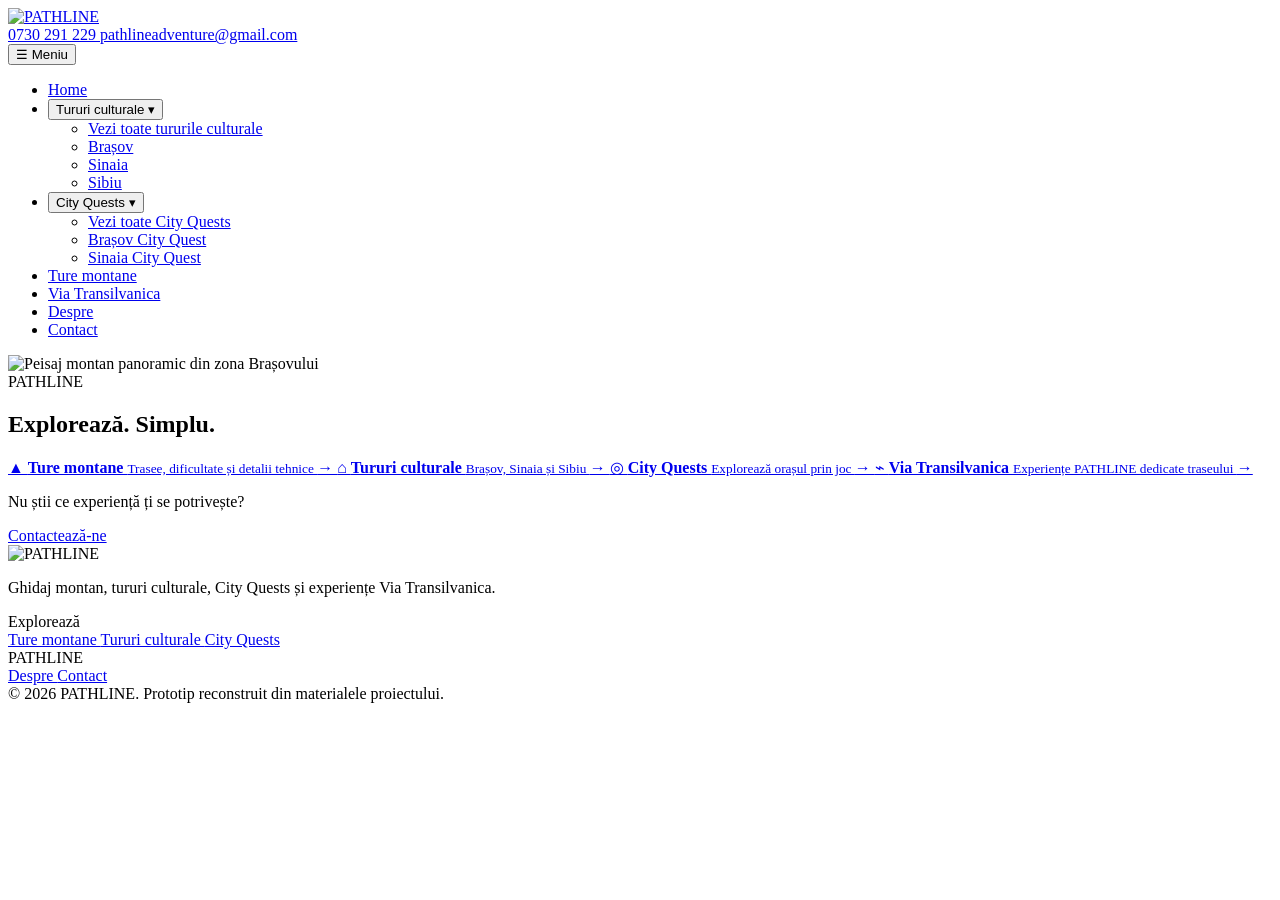
==== index.html @ 4b89fd7a "Add files via upload" ====
<!DOCTYPE html>
<html lang="ro">
 <head>
  <meta charset="utf-8"/>
  <meta content="width=device-width,initial-scale=1" name="viewport"/>
  <title>
   PATHLINE — Explorează
  </title>
  <meta content="PATHLINE: ture montane, tururi culturale, City Quests și experiențe Via Transilvanica." name="description"/>
  <link href="assets/css/style.css" rel="stylesheet"/>
 </head>
 <body>
  <header class="site-header">
   <div class="container nav-shell">
    <a class="brand" href="index.html">
     <img alt="PATHLINE" src="assets/images/pathline-logo.png"/>
    </a>
    <div aria-label="Date de contact PATHLINE" class="header-contact">
     <a aria-label="Sună PATHLINE la 0730 291 229" class="header-phone" href="tel:+40730291229">
      0730 291 229
     </a>
     <a aria-label="Trimite e-mail către PATHLINE" class="header-email" href="mailto:pathlineadventure@gmail.com">
      pathlineadventure@gmail.com
     </a>
    </div>
    <button aria-expanded="false" class="menu-toggle" data-menu-toggle="" type="button">
     ☰ Meniu
    </button>
    <nav class="nav" data-nav="">
     <ul class="nav-list">
      <li>
       <a aria-current="page" class="nav-link" href="index.html">
        Home
       </a>
      </li>
      <li class="dropdown">
       <button aria-expanded="false" class="dropdown-toggle" data-dropdown-toggle="" type="button">
        Tururi culturale ▾
       </button>
       <ul class="dropdown-menu">
        <li>
         <a class="overview-link" href="tururi-culturale.html">
          Vezi toate tururile culturale
         </a>
        </li>
        <li>
         <a href="cultura/brasov.html">
          Brașov
         </a>
        </li>
        <li>
         <a href="cultura/sinaia.html">
          Sinaia
         </a>
        </li>
        <li>
         <a href="cultura/sibiu.html">
          Sibiu
         </a>
        </li>
       </ul>
      </li>
      <li class="dropdown">
       <button aria-expanded="false" class="dropdown-toggle" data-dropdown-toggle="" type="button">
        City Quests ▾
       </button>
       <ul class="dropdown-menu">
        <li>
         <a class="overview-link" href="city-quests.html">
          Vezi toate City Quests
         </a>
        </li>
        <li>
         <a href="quests/brasov.html">
          Brașov City Quest
         </a>
        </li>
        <li>
         <a href="quests/sinaia.html">
          Sinaia City Quest
         </a>
        </li>
       </ul>
      </li>
      <li>
       <a class="nav-link" href="ture.html">
        Ture montane
       </a>
      </li>
      <li>
       <a class="nav-link" href="via-transilvanica.html">
        Via Transilvanica
       </a>
      </li>
      <li>
       <a class="nav-link" href="despre.html">
        Despre
       </a>
      </li>
      <li>
       <a class="nav-link nav-contact" href="contact.html">
        Contact
       </a>
      </li>
     </ul>
    </nav>
   </div>
  </header>
  <main>
   <section class="home-hero">
    <div class="container">
     <div class="home-hero-photo">
      <img alt="Peisaj montan panoramic din zona Brașovului" src="assets/images/home-hero-brasov.jpg"/>
      <div class="home-hero-caption">
       <div class="eyebrow">
        PATHLINE
       </div>
       <h1>
        Explorează. Simplu.
       </h1>
      </div>
     </div>
    </div>
   </section>
   <section class="home-categories">
    <div class="container">
     <div class="home-category-grid">
      <a class="home-category-card mountain" href="ture.html">
       <span class="home-category-mark">
        ▲
       </span>
       <span>
        <strong>
         Ture montane
        </strong>
        <small>
         Trasee, dificultate și detalii tehnice
        </small>
       </span>
       <span class="home-category-arrow">
        →
       </span>
      </a>
      <a class="home-category-card culture" href="tururi-culturale.html">
       <span class="home-category-mark">
        ⌂
       </span>
       <span>
        <strong>
         Tururi culturale
        </strong>
        <small>
         Brașov, Sinaia și Sibiu
        </small>
       </span>
       <span class="home-category-arrow">
        →
       </span>
      </a>
      <a class="home-category-card quest" href="city-quests.html">
       <span class="home-category-mark">
        ◎
       </span>
       <span>
        <strong>
         City Quests
        </strong>
        <small>
         Explorează orașul prin joc
        </small>
       </span>
       <span class="home-category-arrow">
        →
       </span>
      </a>
      <a class="home-category-card via" href="via-transilvanica.html">
       <span class="home-category-mark">
        ⌁
       </span>
       <span>
        <strong>
         Via Transilvanica
        </strong>
        <small>
         Experiențe PATHLINE dedicate traseului
        </small>
       </span>
       <span class="home-category-arrow">
        →
       </span>
      </a>
     </div>
    </div>
   </section>
   <section class="home-bottom">
    <div class="container home-bottom-inner">
     <p>
      Nu știi ce experiență ți se potrivește?
     </p>
     <a class="btn btn-primary" href="contact.html">
      Contactează-ne
     </a>
    </div>
   </section>
  </main>
  <footer class="site-footer">
   <div class="container footer-grid">
    <div class="footer-brand">
     <img alt="PATHLINE" src="assets/images/pathline-logo.png"/>
     <p>
      Ghidaj montan, tururi culturale, City Quests și experiențe Via Transilvanica.
     </p>
    </div>
    <div>
     <div class="footer-title">
      Explorează
     </div>
     <div class="footer-links">
      <a href="ture.html">
       Ture montane
      </a>
      <a href="tururi-culturale.html">
       Tururi culturale
      </a>
      <a href="city-quests.html">
       City Quests
      </a>
     </div>
    </div>
    <div>
     <div class="footer-title">
      PATHLINE
     </div>
     <div class="footer-links">
      <a href="despre.html">
       Despre
      </a>
      <a href="contact.html">
       Contact
      </a>
     </div>
    </div>
   </div>
   <div class="container footer-bottom">
    © 2026 PATHLINE. Prototip reconstruit din materialele proiectului.
   </div>
  </footer>
  <script defer="" src="assets/js/main.js">
  </script>
 </body>
</html>
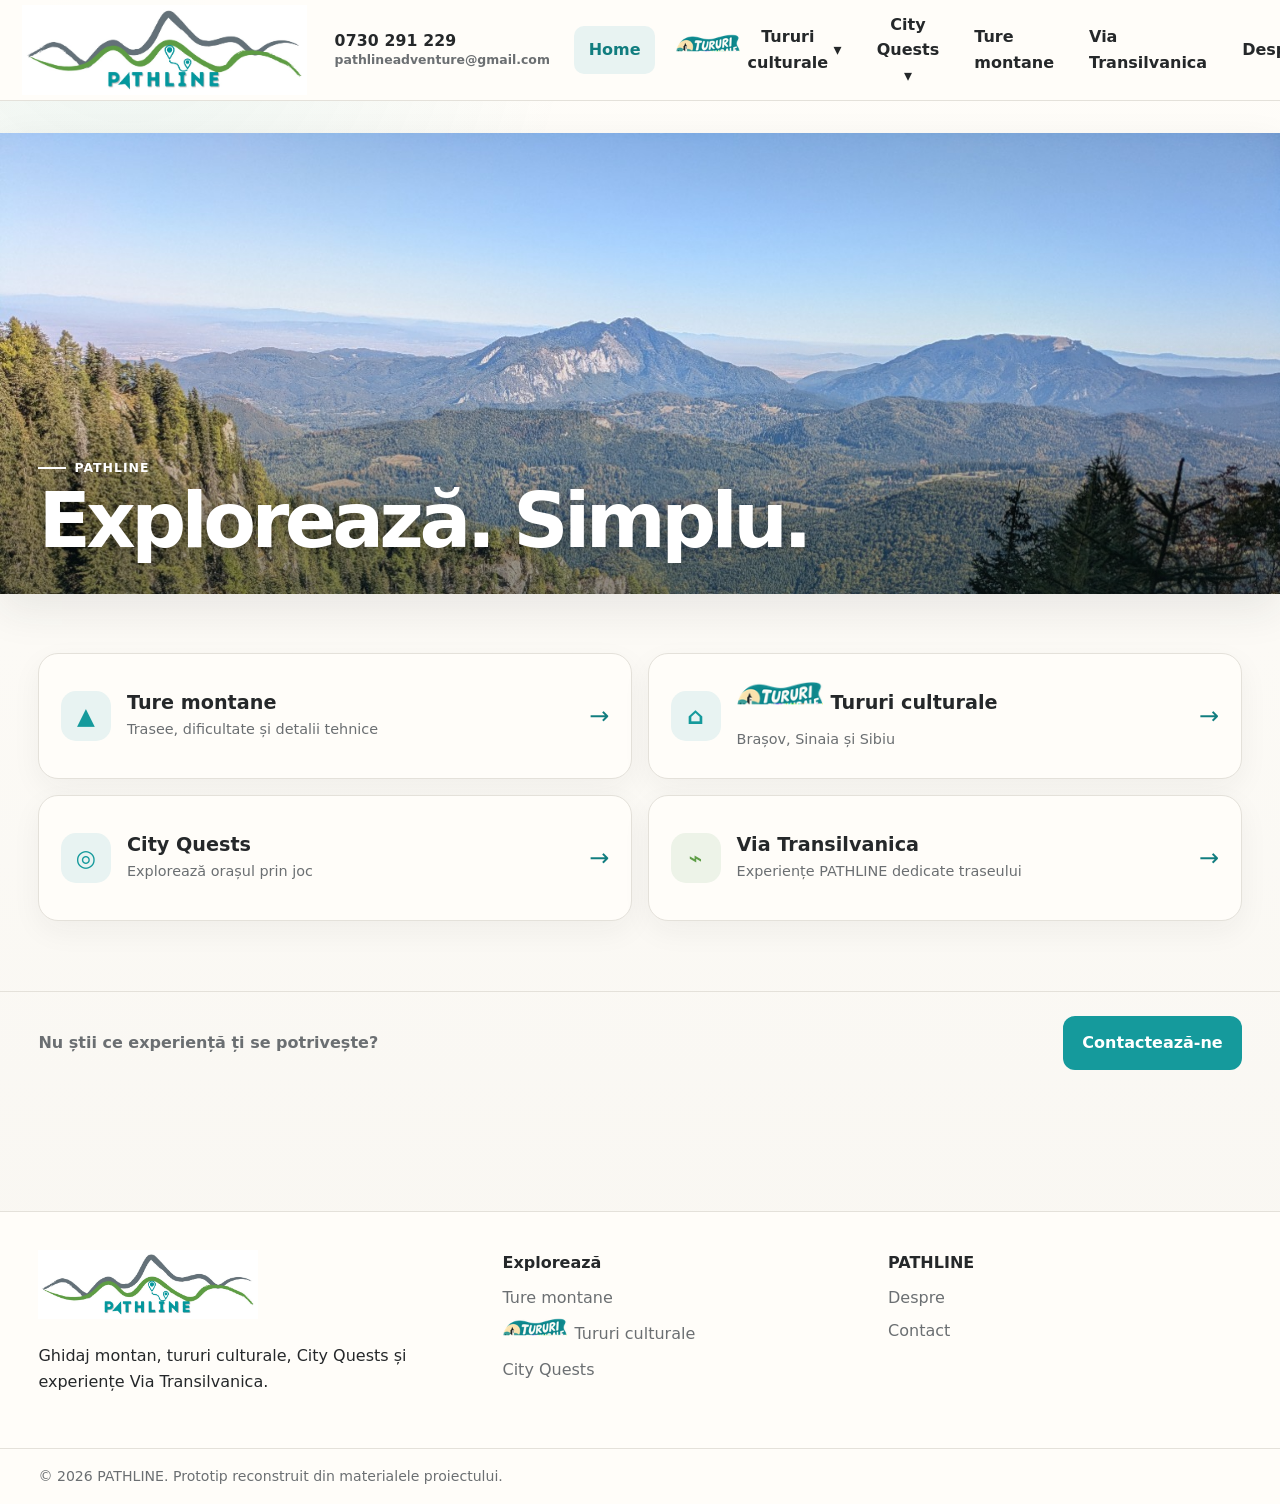
==== commit 178bfb65: "Refresh cultural tours icon assets" ====
--- a/index.html
+++ b/index.html
@@ -7,7 +7,7 @@
    PATHLINE — Explorează
   </title>
   <meta content="PATHLINE: ture montane, tururi culturale, City Quests și experiențe Via Transilvanica." name="description"/>
-  <link href="assets/css/style.css" rel="stylesheet"/>
+  <link href="assets/css/style.css?v=20261004-icon2" rel="stylesheet"/>
  </head>
  <body>
   <header class="site-header">
@@ -245,7 +245,7 @@
     © 2026 PATHLINE. Prototip reconstruit din materialele proiectului.
    </div>
   </footer>
-  <script defer="" src="assets/js/main.js">
+  <script defer="" src="assets/js/main.js?v=20261004-icon2">
   </script>
  </body>
 </html>
--- a/assets/css/style.css
+++ b/assets/css/style.css
@@ -0,0 +1,1348 @@
+:root {
+  --bg:#f8f6f1;
+  --surface:#fffdf9;
+  --surface2:#e8f3f2;
+  --ink:#25282a;
+  --muted:#6b6f72;
+  --line:#e4e1da;
+  --pine:#159a9c;
+  --pine2:#117d7f;
+  --rust:#159a9c;
+  --teal:#159a9c;
+  --teal2:#117d7f;
+  --green:#5f9e47;
+  --shadow:0 16px 40px rgba(37,40,42,.09);
+  --radius:18px;
+  --max:1180px
+}
+
+* {
+  box-sizing:border-box
+}
+
+html {
+  scroll-behavior:smooth
+}
+
+body {
+  margin:0;
+  color:var(--ink);
+  background:radial-gradient(circle at 10% 0,rgba(21,154,156,.08),transparent 28rem),linear-gradient(#fffdf9,#f8f6f1);
+  font-family:Inter,system-ui,-apple-system,"Segoe UI",sans-serif;
+  line-height:1.6
+}
+
+a {
+  color:inherit
+}
+
+button,input,textarea,select {
+  font:inherit
+}
+
+.container {
+  width:min(var(--max),calc(100% - 2rem));
+  margin:auto
+}
+
+.site-header {
+  position:sticky;
+  top:0;
+  z-index:1000;
+  background:rgba(255,253,249,.94);
+  backdrop-filter:blur(14px);
+  border-bottom:1px solid var(--line)
+}
+
+.nav-shell {
+  min-height:76px;
+  display:flex;
+  align-items:center;
+  justify-content:space-between;
+  gap:1rem
+}
+
+.brand {
+  display:flex
+}
+
+.brand img {
+  width:245px
+}
+
+.menu-toggle {
+  display:none;
+  border:1px solid var(--line);
+  background:var(--surface);
+  border-radius:11px;
+  padding:.58rem .78rem;
+  font-weight:800
+}
+
+.nav-list {
+  display:flex;
+  align-items:center;
+  gap:.2rem;
+  list-style:none;
+  padding:0;
+  margin:0
+}
+
+.nav-link,.dropdown-toggle {
+  border:0;
+  background:transparent;
+  text-decoration:none;
+  font-weight:750;
+  font-size:.94rem;
+  padding:.62rem .8rem;
+  border-radius:10px;
+  display:flex;
+  align-items:center;
+  gap:.35rem;
+  cursor:pointer;
+  color:var(--ink);
+  transition:background .18s ease,color .18s ease,transform .18s ease
+}
+
+.nav-link:hover,.dropdown-toggle:hover,.nav-link[aria-current=page],.dropdown-toggle.active-page {
+  background:var(--surface2);
+  color:var(--pine2)
+}
+
+.nav-contact {
+  background:var(--pine);
+  color:#fff!important;
+  box-shadow:0 6px 18px rgba(21,154,156,.20)
+}
+
+.nav-contact:hover {
+  background:var(--pine2)!important
+}
+
+.dropdown {
+  position:relative
+}
+
+.dropdown-menu {
+  display:none;
+  position:absolute;
+  top:calc(100% + .5rem);
+  left:0;
+  min-width:225px;
+  padding:.5rem;
+  list-style:none;
+  margin:0;
+  background:var(--surface);
+  border:1px solid var(--line);
+  border-radius:14px;
+  box-shadow:var(--shadow)
+}
+
+.dropdown.is-open .dropdown-menu {
+  display:block
+}
+
+.dropdown-menu a {
+  display:block;
+  text-decoration:none;
+  font-weight:700;
+  padding:.63rem .75rem;
+  border-radius:9px
+}
+
+.dropdown-menu a:hover {
+  background:var(--surface2);
+  color:var(--pine2)
+}
+
+.hero {
+  padding:5rem 0 4rem
+}
+
+.hero-grid {
+  display:grid;
+  grid-template-columns:1.08fr .92fr;
+  gap:3.5rem;
+  align-items:center
+}
+
+.eyebrow {
+  display:inline-flex;
+  align-items:center;
+  gap:.5rem;
+  color:var(--pine2);
+  font-weight:850;
+  letter-spacing:.08em;
+  text-transform:uppercase;
+  font-size:.78rem
+}
+
+.eyebrow:before {
+  content:"";
+  width:28px;
+  height:2px;
+  background:var(--rust)
+}
+
+.hero h1,.page-hero h1 {
+  font-size:clamp(2.6rem,6vw,5.35rem);
+  line-height:.98;
+  letter-spacing:-.055em;
+  margin:.65rem 0 1.2rem;
+  max-width:12ch
+}
+
+.hero p,.page-hero p {
+  font-size:1.12rem;
+  color:var(--muted);
+  max-width:64ch
+}
+
+.hero-actions {
+  display:flex;
+  gap:.8rem;
+  flex-wrap:wrap;
+  margin-top:1.8rem
+}
+
+.btn {
+  display:inline-flex;
+  align-items:center;
+  justify-content:center;
+  text-decoration:none;
+  border-radius:12px;
+  padding:.82rem 1.12rem;
+  font-weight:850;
+  border:1px solid transparent
+}
+
+.btn-primary {
+  background:var(--pine);
+  color:#fff
+}
+
+.btn-primary:hover {
+  background:var(--pine2);
+  transform:translateY(-1px)
+}
+
+.btn-secondary {
+  background:var(--surface);
+  border-color:var(--line);
+  color:var(--ink)
+}
+
+.btn-secondary:hover {
+  background:#eef7f6;
+  border-color:#c9e5e2;
+  color:var(--pine2)
+}
+
+.hero-art {
+  min-height:500px;
+  border-radius:28px;
+  position:relative;
+  overflow:hidden;
+  background:linear-gradient(165deg,rgba(21,154,156,.10),rgba(255,255,255,.12)),linear-gradient(#ece9e2,#fffdf9);
+  box-shadow:var(--shadow)
+}
+
+.hero-art:before {
+  content:"";
+  position:absolute;
+  inset:0;
+  background:radial-gradient(circle at 75% 17%,rgba(255,255,255,.95) 0 42px,transparent 43px),linear-gradient(145deg,transparent 0 46%,#9fc9c5 47% 57%,transparent 58%),linear-gradient(34deg,transparent 0 48%,#5d918d 49% 64%,transparent 65%),linear-gradient(155deg,transparent 0 54%,#2f6462 55% 70%,transparent 71%)
+}
+
+.hero-art:after {
+  content:"";
+  position:absolute;
+  left:7%;
+  right:7%;
+  bottom:8%;
+  height:34%;
+  border-radius:50% 50% 16px 16px;
+  background:repeating-radial-gradient(ellipse at 50% 130%,transparent 0 14px,rgba(255,255,255,.36) 15px 16px),linear-gradient(#e3efed,#9fc9c5)
+}
+
+.hero-label {
+  position:absolute;
+  left:1.2rem;
+  top:1.2rem;
+  z-index:2;
+  background:rgba(255,255,255,.9);
+  border-radius:999px;
+  padding:.5rem .75rem;
+  font-weight:850;
+  font-size:.78rem
+}
+
+.trust-strip {
+  padding:0 0 4.5rem
+}
+
+.trust-grid {
+  display:grid;
+  grid-template-columns:repeat(3,1fr);
+  gap:1rem
+}
+
+.trust-item {
+  background:var(--surface);
+  border:1px solid var(--line);
+  border-radius:15px;
+  padding:1rem
+}
+
+.trust-item strong {
+  display:block
+}
+
+.trust-item span {
+  color:var(--muted);
+  font-size:.92rem
+}
+
+.section {
+  padding:4.5rem 0
+}
+
+.section-alt {
+  background:rgba(232,243,242,.62);
+  border-block:1px solid var(--line)
+}
+
+.section-head {
+  display:flex;
+  align-items:end;
+  justify-content:space-between;
+  gap:2rem;
+  margin-bottom:2rem
+}
+
+.section-head h2 {
+  margin:0;
+  font-size:clamp(2rem,4vw,3.2rem);
+  line-height:1.04;
+  letter-spacing:-.04em
+}
+
+.section-head p {
+  margin:0;
+  color:var(--muted);
+  max-width:55ch
+}
+
+.pillar-grid,.card-grid {
+  display:grid;
+  grid-template-columns:repeat(3,1fr);
+  gap:1.2rem
+}
+
+.pillar-card,.card {
+  background:var(--surface);
+  border:1px solid var(--line);
+  border-radius:var(--radius);
+  padding:1.35rem;
+  box-shadow:0 10px 30px rgba(37,40,42,.05)
+}
+
+.pillar-card h3,.card h3 {
+  margin:.2rem 0 .5rem;
+  font-size:1.35rem
+}
+
+.pillar-card p,.card p {
+  margin:0;
+  color:var(--muted)
+}
+
+.pillar-icon {
+  width:46px;
+  height:46px;
+  display:grid;
+  place-items:center;
+  border-radius:14px;
+  background:var(--surface2);
+  color:var(--teal);
+  font-size:1.35rem;
+  margin-bottom:1rem
+}
+
+.text-link {
+  display:inline-flex;
+  margin-top:1rem;
+  color:var(--pine2);
+  font-weight:850;
+  text-decoration:none
+}
+
+.tour-card {
+  padding:0;
+  overflow:hidden
+}
+
+.tour-image {
+  height:210px;
+  background:linear-gradient(135deg,rgba(15,118,110,.14),rgba(194,65,12,.12)),linear-gradient(30deg,#9ebfb4 0 35%,#507a70 36% 60%,#274d47 61%);
+  position:relative
+}
+
+.tour-image.mtb {
+  background:linear-gradient(135deg,rgba(194,65,12,.14),rgba(15,118,110,.1)),linear-gradient(25deg,#d3b68f 0 30%,#6f8f77 31% 58%,#34564b 59%)
+}
+
+.tour-image.private {
+  background:linear-gradient(135deg,rgba(16,42,67,.12),rgba(15,118,110,.12)),linear-gradient(165deg,#d9e5e1 0 35%,#7b9f94 36% 63%,#234b45 64%)
+}
+
+.badges {
+  position:absolute;
+  left:1rem;
+  top:1rem;
+  display:flex;
+  gap:.4rem;
+  flex-wrap:wrap
+}
+
+.badge {
+  background:rgba(255,253,249,.94);
+  padding:.36rem .55rem;
+  border-radius:999px;
+  font-size:.72rem;
+  font-weight:900
+}
+
+.tour-body {
+  padding:1.2rem
+}
+
+.metrics {
+  display:grid;
+  grid-template-columns:repeat(2,1fr);
+  gap:.6rem;
+  margin:1rem 0
+}
+
+.metric {
+  background:#eef7f6;
+  border-radius:10px;
+  padding:.7rem
+}
+
+.metric small {
+  display:block;
+  color:var(--muted);
+  text-transform:uppercase;
+  font-size:.64rem;
+  font-weight:850
+}
+
+.metric strong {
+  font-size:.88rem
+}
+
+.card-foot {
+  display:flex;
+  justify-content:space-between;
+  align-items:center;
+  gap:1rem;
+  border-top:1px solid var(--line);
+  padding-top:1rem
+}
+
+.price {
+  font-weight:900;
+  color:var(--pine2)
+}
+
+.cta-band {
+  border-radius:26px;
+  padding:2rem;
+  background:linear-gradient(135deg,#117d7f,#159a9c);
+  color:#fff;
+  display:grid;
+  grid-template-columns:1fr auto;
+  gap:2rem;
+  align-items:center
+}
+
+.cta-band h2 {
+  margin:0 0 .4rem;
+  font-size:clamp(1.8rem,3vw,2.7rem)
+}
+
+.cta-band p {
+  margin:0;
+  color:rgba(255,255,255,.8)
+}
+
+.cta-band .btn {
+  background:#fffdf9;
+  color:#145f61
+}
+
+.cta-band .btn:hover {
+  background:#e8f3f2;
+  color:#117d7f
+}
+
+.page-hero {
+  padding:4.3rem 0 2.3rem
+}
+
+.breadcrumbs {
+  color:var(--muted);
+  font-size:.9rem;
+  margin-bottom:.65rem
+}
+
+.breadcrumbs a {
+  text-decoration:none
+}
+
+.content-grid {
+  display:grid;
+  grid-template-columns:1.35fr .65fr;
+  gap:2rem
+}
+
+.content-card {
+  background:var(--surface);
+  border:1px solid var(--line);
+  border-radius:var(--radius);
+  padding:1.4rem
+}
+
+.content-card h2,.content-card h3 {
+  margin-top:0
+}
+
+.checklist {
+  padding-left:1.2rem
+}
+
+.info-list {
+  display:grid;
+  gap:.7rem
+}
+
+.info-row {
+  display:flex;
+  justify-content:space-between;
+  gap:1rem;
+  padding-bottom:.7rem;
+  border-bottom:1px solid var(--line)
+}
+
+.info-row span {
+  color:var(--muted)
+}
+
+.form {
+  display:grid;
+  gap:1rem
+}
+
+.field {
+  display:grid;
+  gap:.35rem
+}
+
+.field label {
+  font-weight:800
+}
+
+.field input,.field textarea,.field select {
+  width:100%;
+  border:1px solid var(--line);
+  background:var(--surface);
+  border-radius:10px;
+  padding:.78rem
+}
+
+.field textarea {
+  min-height:140px
+}
+
+.form-note {
+  font-size:.9rem;
+  color:var(--muted)
+}
+
+.notice {
+  display:none;
+  margin-top:1rem;
+  padding:.9rem 1rem;
+  border-radius:12px;
+  background:var(--surface2);
+  border:1px solid var(--line)
+}
+
+.site-footer {
+  margin-top:5rem;
+  border-top:1px solid var(--line);
+  background:var(--surface)
+}
+
+.footer-grid {
+  display:grid;
+  grid-template-columns:1.1fr .9fr .9fr;
+  gap:2rem;
+  padding:2.4rem 0
+}
+
+.footer-brand img {
+  width:220px
+}
+
+.footer-title {
+  font-weight:900;
+  margin-bottom:.6rem
+}
+
+.footer-links {
+  display:grid;
+  gap:.45rem
+}
+
+.footer-links a {
+  text-decoration:none;
+  color:var(--muted)
+}
+
+.footer-bottom {
+  border-top:1px solid var(--line);
+  padding:1rem 0;
+  color:var(--muted);
+  font-size:.88rem
+}
+
+@media(max-width:980px) {
+  .menu-toggle {
+    display:inline-flex
+  }
+
+  .nav {
+    display:none;
+    position:absolute;
+    left:1rem;
+    right:1rem;
+    top:82px;
+    background:var(--surface);
+    border:1px solid var(--line);
+    border-radius:16px;
+    box-shadow:var(--shadow);
+    padding:.75rem
+  }
+
+  .nav.is-open {
+    display:block
+  }
+
+  .nav-list {
+    flex-direction:column;
+    align-items:stretch
+  }
+
+  .nav-link,.dropdown-toggle {
+    width:100%;
+    justify-content:space-between
+  }
+
+  .dropdown-menu {
+    position:static;
+    box-shadow:none;
+    margin:.35rem 0
+  }
+
+  .hero-grid,.content-grid {
+    grid-template-columns:1fr
+  }
+
+  .hero-art {
+    min-height:390px
+  }
+
+  .pillar-grid,.card-grid {
+    grid-template-columns:1fr 1fr
+  }
+
+  .trust-grid {
+    grid-template-columns:1fr
+  }
+
+}
+
+@media(max-width:680px) {
+  .container {
+    width:min(100% - 1.2rem,var(--max))
+  }
+
+  .brand img {
+    width:178px
+  }
+
+  .nav-shell {
+    min-height:68px
+  }
+
+  .nav {
+    top:72px
+  }
+
+  .hero {
+    padding:2.5rem 0 2rem
+  }
+
+  .hero h1,.page-hero h1 {
+    font-size:clamp(2.35rem,14vw,4rem)
+  }
+
+  .hero-art {
+    min-height:320px
+  }
+
+  .hero-actions,.card-foot {
+    flex-direction:column;
+    align-items:stretch
+  }
+
+  .btn {
+    width:100%
+  }
+
+  .pillar-grid,.card-grid,.footer-grid {
+    grid-template-columns:1fr
+  }
+
+  .section {
+    padding:3.4rem 0
+  }
+
+  .section-head {
+    align-items:start;
+    flex-direction:column
+  }
+
+  .cta-band {
+    grid-template-columns:1fr
+  }
+
+  .metrics {
+    grid-template-columns:1fr 1fr
+  }
+
+}
+
+ /* Homepage simplificat */
+ .home-hero {
+  padding:5.4rem 0 2.6rem;
+  text-align:center
+}
+
+.home-hero-inner {
+  max-width:760px
+}
+
+.home-hero .eyebrow {
+  justify-content:center
+}
+
+.home-hero h1 {
+  font-size:clamp(3rem,8vw,6.3rem);
+  line-height:.94;
+  letter-spacing:-.065em;
+  margin:.6rem 0 1rem
+}
+
+.home-hero p {
+  margin:0 auto;
+  color:var(--muted);
+  font-size:1.13rem;
+  max-width:52ch
+}
+
+.home-categories {
+  padding:1rem 0 4.4rem
+}
+
+.home-category-grid {
+  display:grid;
+  grid-template-columns:repeat(2,minmax(0,1fr));
+  gap:1rem
+}
+
+.home-category-card {
+  display:grid;
+  grid-template-columns:auto 1fr auto;
+  align-items:center;
+  gap:1rem;
+  background:var(--surface);
+  border:1px solid var(--line);
+  border-radius:20px;
+  padding:1.35rem;
+  text-decoration:none;
+  box-shadow:0 10px 30px rgba(37,40,42,.05);
+  transition:transform .18s ease,box-shadow .18s ease,border-color .18s ease;
+  min-height:126px
+}
+
+.home-category-card:hover {
+  transform:translateY(-3px);
+  box-shadow:var(--shadow);
+  border-color:#b9deda
+}
+
+.home-category-mark {
+  width:50px;
+  height:50px;
+  border-radius:15px;
+  display:grid;
+  place-items:center;
+  background:var(--surface2);
+  color:var(--teal);
+  font-size:1.45rem;
+  font-weight:900
+}
+
+.home-category-card strong {
+  display:block;
+  font-size:1.2rem;
+  line-height:1.2
+}
+
+.home-category-card small {
+  display:block;
+  color:var(--muted);
+  font-size:.9rem;
+  margin-top:.22rem
+}
+
+.home-category-arrow {
+  font-size:1.5rem;
+  color:var(--pine2)
+}
+
+.home-category-card.via .home-category-mark {
+  background:#edf3e8;
+  color:var(--green)
+}
+
+.home-bottom {
+  padding:0 0 3.8rem
+}
+
+.home-bottom-inner {
+  border-top:1px solid var(--line);
+  padding-top:1.5rem;
+  display:flex;
+  align-items:center;
+  justify-content:space-between;
+  gap:1rem
+}
+
+.home-bottom p {
+  margin:0;
+  color:var(--muted);
+  font-weight:700
+}
+
+.compact-page-hero {
+  padding-bottom:1rem
+}
+
+.via-intro-grid {
+  display:grid;
+  grid-template-columns:1.3fr .7fr;
+  gap:1.2rem
+}
+
+.via-intro-section {
+  padding-top:2rem
+}
+
+ @media(min-width:981px) {
+  .nav-link,.dropdown-toggle {
+    padding:.58rem .66rem;
+    font-size:.9rem
+  }
+
+  .brand img {
+    width:220px
+  }
+
+}
+
+ @media(max-width:680px) {
+  .home-hero {
+    padding:3.2rem 0 2rem
+  }
+
+  .home-category-grid {
+    grid-template-columns:1fr
+  }
+
+  .home-category-card {
+    min-height:110px
+  }
+
+  .home-bottom-inner {
+    align-items:stretch;
+    flex-direction:column
+  }
+
+  .via-intro-grid {
+    grid-template-columns:1fr
+  }
+
+}
+
+ /* Pagini de prezentare pentru categorii */
+ .dropdown-menu .overview-link {
+  font-weight:850;
+  color:var(--pine2);
+  border-bottom:1px solid var(--line);
+  border-radius:9px 9px 0 0;
+  margin-bottom:.28rem;
+  padding-bottom:.72rem
+}
+
+ .overview-grid {
+  display:grid;
+  grid-template-columns:repeat(3,minmax(0,1fr));
+  gap:1rem
+}
+
+ .overview-card {
+  display:flex;
+  flex-direction:column;
+  min-height:210px;
+  background:var(--surface);
+  border:1px solid var(--line);
+  border-radius:18px;
+  padding:1.35rem;
+  text-decoration:none;
+  box-shadow:0 10px 30px rgba(37,40,42,.05);
+  transition:transform .18s ease,box-shadow .18s ease,border-color .18s ease
+}
+
+ .overview-card:hover {
+  transform:translateY(-3px);
+  box-shadow:var(--shadow);
+  border-color:#b9deda
+}
+
+ .overview-card .overview-number {
+  font-size:.78rem;
+  font-weight:900;
+  letter-spacing:.08em;
+  text-transform:uppercase;
+  color:var(--pine2);
+  margin-bottom:auto
+}
+
+ .overview-card h2 {
+  font-size:1.55rem;
+  margin:1rem 0 .4rem
+}
+
+ .overview-card p {
+  margin:0;
+  color:var(--muted)
+}
+
+ .overview-card .text-link {
+  margin-top:1.1rem
+}
+
+ .category-intro {
+  max-width:720px
+}
+
+ @media(max-width:900px) {
+  .overview-grid {
+    grid-template-columns:1fr 1fr
+  }
+
+}
+
+ @media(max-width:620px) {
+  .overview-grid {
+    grid-template-columns:1fr
+  }
+
+}
+
+ /* Desktop: deschide automat dropdown-ul când cursorul trece peste categorie. */
+ @media (min-width:981px) {
+   .dropdown:hover .dropdown-menu, .dropdown:focus-within .dropdown-menu {
+     display:block;
+
+  }
+
+   .dropdown-menu::before {
+     content:"";
+     position:absolute;
+     left:0;
+     right:0;
+     top:-10px;
+     height:10px;
+
+  }
+
+}
+
+ /* Header PATHLINE: mai mare pe desktop, logo aliniat la marginea stângă */
+ @media (min-width:981px) {
+   .site-header .nav-shell {
+     width:100%;
+     max-width:none;
+     margin:0;
+     padding:0 1.35rem;
+     min-height:92px;
+     gap:1.5rem;
+
+  }
+
+   .site-header .brand img {
+     width:285px;
+     height:auto;
+
+  }
+
+   .site-header .nav-list {
+     gap:.35rem;
+
+  }
+
+   .site-header .nav-link, .site-header .dropdown-toggle {
+     font-size:1rem;
+     padding:.72rem .92rem;
+
+  }
+
+   .site-header .nav-contact {
+     padding:.72rem 1.08rem;
+
+  }
+
+}
+
+ @media (max-width:980px) {
+   .site-header .nav-shell {
+     min-height:78px;
+
+  }
+
+   .site-header .brand img {
+     width:210px;
+
+  }
+
+   .site-header .nav {
+     top:84px;
+
+  }
+
+}
+
+ @media (max-width:680px) {
+   .site-header .nav-shell {
+     min-height:72px;
+
+  }
+
+   .site-header .brand img {
+     width:188px;
+
+  }
+
+   .site-header .nav {
+     top:76px;
+
+  }
+
+}
+
+ /* Contact rapid lângă logo */
+ .header-contact {
+   display:flex;
+   flex-direction:column;
+   justify-content:center;
+   gap:.14rem;
+   line-height:1.2;
+   white-space:nowrap;
+   margin-left:.25rem;
+
+}
+
+ .header-contact a {
+   text-decoration:none;
+   color:var(--ink);
+   transition:color .18s ease;
+
+}
+
+ .header-contact a:hover {
+  color:var(--pine2)
+}
+
+ .header-phone {
+  font-size:.98rem;
+  font-weight:850;
+  letter-spacing:.01em
+}
+
+ .header-email {
+  font-size:.78rem;
+  font-weight:650;
+  color:var(--muted)!important
+}
+
+ .header-email:hover {
+  color:var(--pine2)!important
+}
+
+ /* Homepage: fotografie panoramică în locul blocului simplu de intro */
+ .home-hero {
+  padding:2rem 0 2.7rem;
+  text-align:left
+}
+
+ .home-hero-photo {
+   position:relative;
+   width:100%;
+   height:clamp(360px,36vw,500px);
+   overflow:hidden;
+   border-radius:24px;
+   box-shadow:var(--shadow);
+   background:#dfe7e7;
+
+}
+
+ .home-hero-photo img {
+   width:100%;
+   height:100%;
+   display:block;
+   object-fit:cover;
+   object-position:center top;
+
+}
+
+ .home-hero-photo::after {
+   content:"";
+   position:absolute;
+   inset:0;
+   background:linear-gradient(180deg,rgba(0,0,0,0) 44%,rgba(11,25,26,.48) 100%);
+   pointer-events:none;
+
+}
+
+ .home-hero-caption {
+   position:absolute;
+   z-index:2;
+   left:clamp(1.25rem,3vw,2.5rem);
+   bottom:clamp(1.25rem,3vw,2.25rem);
+   color:#fff;
+   text-shadow:0 2px 16px rgba(0,0,0,.32);
+
+}
+
+ .home-hero-caption .eyebrow {
+  color:#fff
+}
+
+ .home-hero-caption .eyebrow::before {
+  background:#fff
+}
+
+ .home-hero-caption h1 {
+   margin:.45rem 0 0;
+   font-size:clamp(2.6rem,6vw,5.5rem);
+   line-height:.94;
+   letter-spacing:-.06em;
+
+}
+
+ @media (min-width:981px) {
+   .site-header .nav-shell {
+    justify-content:flex-start
+  }
+
+   .site-header .nav {
+    margin-left:auto
+  }
+
+}
+
+ @media (max-width:980px) {
+   .site-header .nav-shell {
+    justify-content:flex-start
+  }
+
+   .site-header .menu-toggle {
+    margin-left:auto
+  }
+
+   .header-contact {
+    margin-left:.35rem
+  }
+
+   .header-phone {
+    font-size:.88rem
+  }
+
+   .header-email {
+    font-size:.7rem
+  }
+
+}
+
+ @media (max-width:760px) {
+   .header-contact {
+    display:none
+  }
+
+   .home-hero {
+    padding:1rem 0 2rem
+  }
+
+   .home-hero-photo {
+    height:320px;
+    border-radius:18px
+  }
+
+}
+
+ /* Layout full-width: folosim toată lățimea ecranului pe toate paginile */
+ .container {
+   width:100%;
+   max-width:none;
+   margin:0;
+   padding-left:clamp(1rem,3vw,3.5rem);
+   padding-right:clamp(1rem,3vw,3.5rem);
+
+}
+
+ /* Textele și blocurile nu mai sunt limitate la lățimea vechiului container */
+ .hero h1, .page-hero h1, .hero p, .page-hero p, .section-head p, .home-hero-inner {
+   max-width:none;
+
+}
+
+ /* Fotografia de pe homepage este full-bleed, pe toată lățimea viewport-ului */
+ .home-hero .container {
+   width:100%;
+   padding-left:0;
+   padding-right:0;
+
+}
+
+ .home-hero-photo {
+   width:100%;
+   border-radius:0;
+
+}
+
+ /* Header și footer folosesc aceeași logică full-width */
+ .site-header .nav-shell, .footer-grid, .footer-bottom {
+   max-width:none;
+
+}
+
+ @media (max-width:680px) {
+   .container {
+     width:100%;
+     max-width:none;
+     padding-left:1rem;
+     padding-right:1rem;
+
+  }
+
+   .home-hero .container {
+     padding-left:0;
+     padding-right:0;
+
+  }
+
+   .home-hero-photo {
+     border-radius:0;
+
+  }
+
+}
+
+/* Icon Tururi culturale */
+.cultural-icon-label {
+  display:inline-flex;
+  align-items:center;
+  gap:.5rem;
+  vertical-align:middle;
+}
+
+.cultural-icon-text {
+  display:inline-block;
+}
+
+.cultural-tour-icon {
+  display:inline-block;
+  width:64px;
+  height:32px;
+  flex:0 0 64px;
+  background:url("../images/icon-tururi-culturale-v2.png") center/contain no-repeat;
+}
+
+/* Fallback vizibil chiar dacă JavaScript-ul este în cache */
+.nav-list > li:nth-child(2) > .dropdown-toggle::before,
+a.overview-link[href$="tururi-culturale.html"]::before,
+.footer-links a[href$="tururi-culturale.html"]::before,
+.home-category-card.culture strong::before {
+  content:"";
+  display:inline-block;
+  width:64px;
+  height:32px;
+  flex:0 0 64px;
+  background:url("../images/icon-tururi-culturale-v2.png") center/contain no-repeat;
+  vertical-align:middle;
+  margin-right:.45rem;
+}
+
+a.overview-link[href$="tururi-culturale.html"],
+.footer-links a[href$="tururi-culturale.html"],
+.home-category-card.culture strong {
+  display:flex;
+  align-items:center;
+}
+
+.nav-list > li:nth-child(2) > .dropdown-toggle:has(.cultural-tour-icon)::before,
+a.overview-link[href$="tururi-culturale.html"]:has(.cultural-tour-icon)::before,
+.footer-links a[href$="tururi-culturale.html"]:has(.cultural-tour-icon)::before,
+.home-category-card.culture strong:has(.cultural-tour-icon)::before {
+  display:none;
+}
+
+.home-category-card .cultural-tour-icon,
+.home-category-card.culture strong::before {
+  width:86px;
+  height:43px;
+  flex-basis:86px;
+}
+
+@media (max-width:680px) {
+  .cultural-tour-icon,
+  .nav-list > li:nth-child(2) > .dropdown-toggle::before,
+  a.overview-link[href$="tururi-culturale.html"]::before,
+  .footer-links a[href$="tururi-culturale.html"]::before {
+    width:54px;
+    height:27px;
+    flex-basis:54px;
+  }
+
+  .home-category-card .cultural-tour-icon,
+  .home-category-card.culture strong::before {
+    width:72px;
+    height:36px;
+    flex-basis:72px;
+  }
+}
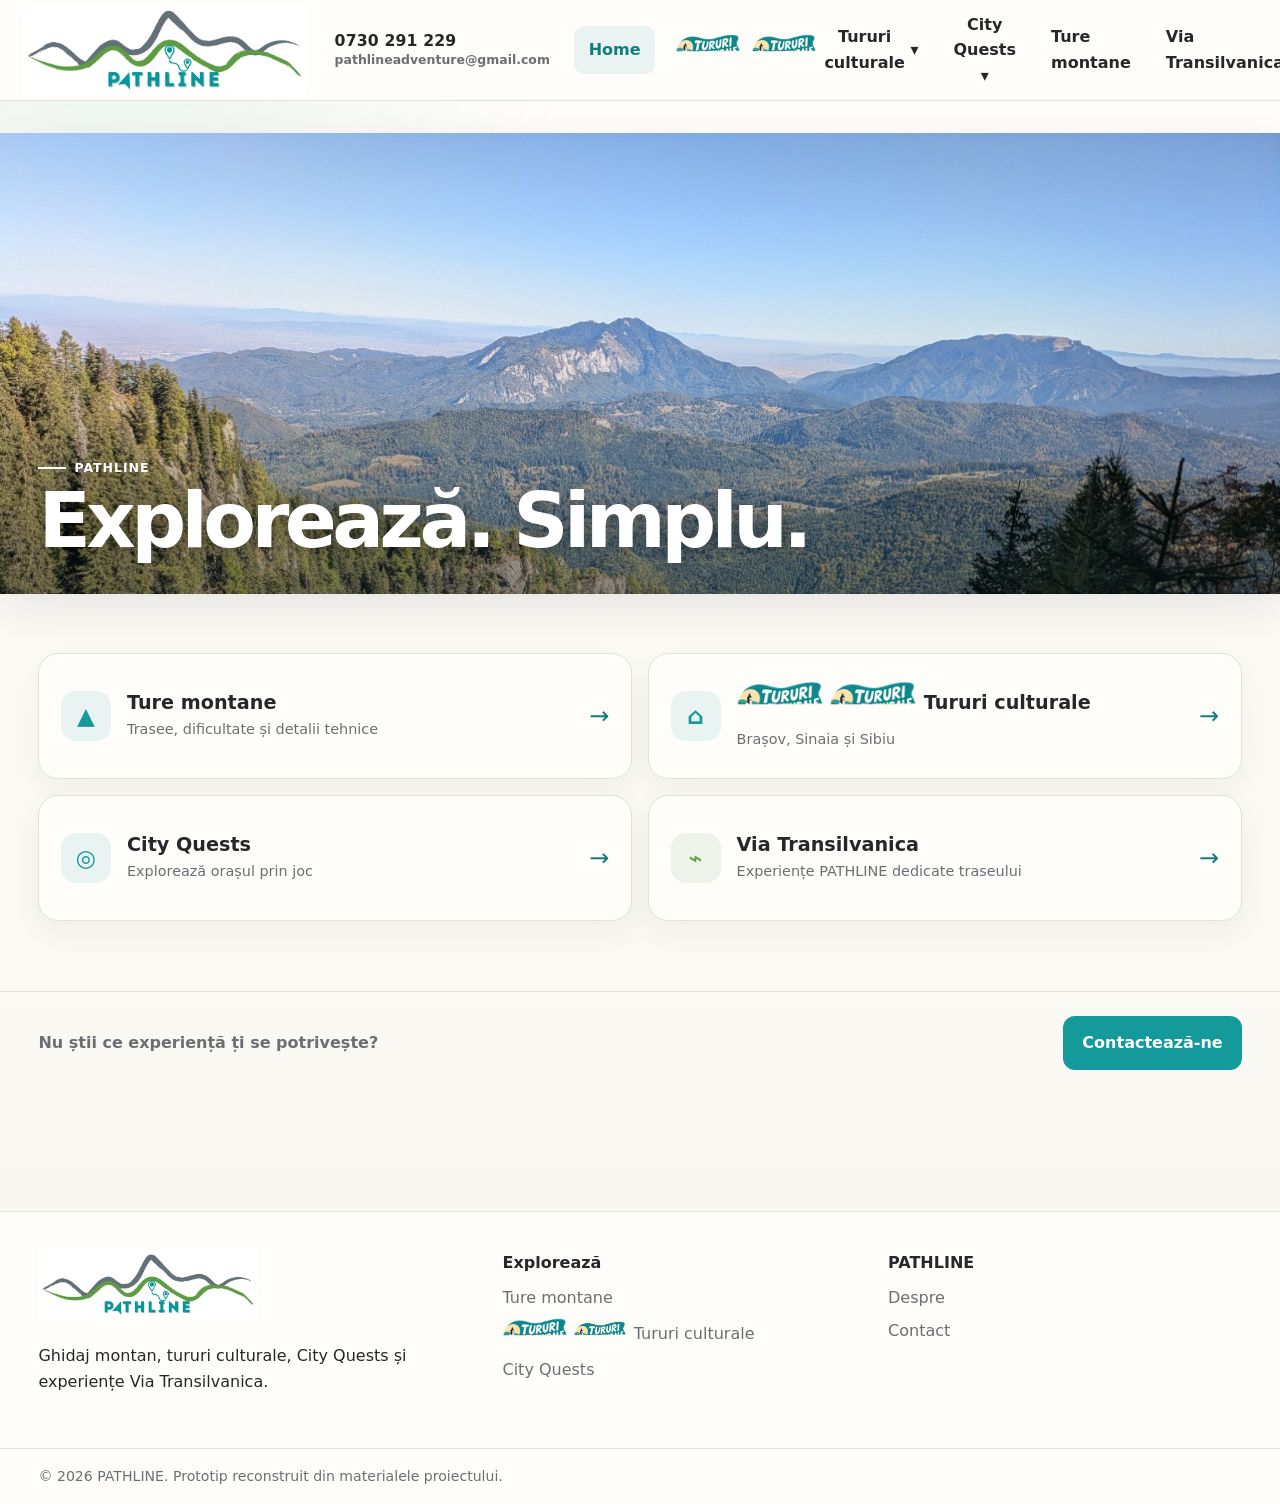
==== commit 708d157a: "Add cultural icon directly in HTML" ====
--- a/index.html
+++ b/index.html
@@ -34,14 +34,10 @@
        </a>
       </li>
       <li class="dropdown">
-       <button aria-expanded="false" class="dropdown-toggle" data-dropdown-toggle="" type="button">
-        Tururi culturale ▾
-       </button>
+       <button aria-expanded="false" class="dropdown-toggle" data-dropdown-toggle="" type="button"><span class="cultural-static-label"><img class="cultural-static-icon" src="assets/images/icon-tururi-culturale-v2.png" alt="" aria-hidden="true"><span>Tururi culturale</span></span> <span aria-hidden="true">▾</span></button>
        <ul class="dropdown-menu">
         <li>
-         <a class="overview-link" href="tururi-culturale.html">
-          Vezi toate tururile culturale
-         </a>
+         <a class="overview-link" href="tururi-culturale.html"><span class="cultural-static-label"><img class="cultural-static-icon" src="assets/images/icon-tururi-culturale-v2.png" alt="" aria-hidden="true"><span>Vezi toate tururile culturale</span></span></a>
         </li>
         <li>
          <a href="cultura/brasov.html">
@@ -146,9 +142,7 @@
         ⌂
        </span>
        <span>
-        <strong>
-         Tururi culturale
-        </strong>
+        <strong><span class="cultural-static-label"><img class="cultural-static-icon" src="assets/images/icon-tururi-culturale-v2.png" alt="" aria-hidden="true"><span>Tururi culturale</span></span></strong>
         <small>
          Brașov, Sinaia și Sibiu
         </small>
@@ -219,9 +213,7 @@
       <a href="ture.html">
        Ture montane
       </a>
-      <a href="tururi-culturale.html">
-       Tururi culturale
-      </a>
+      <a href="tururi-culturale.html"><span class="cultural-static-label"><img class="cultural-static-icon" src="assets/images/icon-tururi-culturale-v2.png" alt="" aria-hidden="true"><span>Tururi culturale</span></span></a>
       <a href="city-quests.html">
        City Quests
       </a>
--- a/assets/css/style.css
+++ b/assets/css/style.css
@@ -1346,3 +1346,31 @@
     flex-basis:72px;
   }
 }
+
+
+/* Static cultural icon */
+.cultural-static-label{
+  display:inline-flex;
+  align-items:center;
+  gap:.5rem;
+  vertical-align:middle;
+}
+.cultural-static-icon{
+  display:block;
+  width:64px;
+  height:auto;
+  flex:0 0 auto;
+}
+.dropdown-menu .cultural-static-icon,
+.footer-links .cultural-static-icon,
+.breadcrumbs .cultural-static-icon,
+.eyebrow .cultural-static-icon{
+  width:52px;
+}
+.home-category-card .cultural-static-icon{
+  width:86px;
+}
+@media(max-width:680px){
+  .cultural-static-icon{width:54px}
+  .home-category-card .cultural-static-icon{width:72px}
+}
